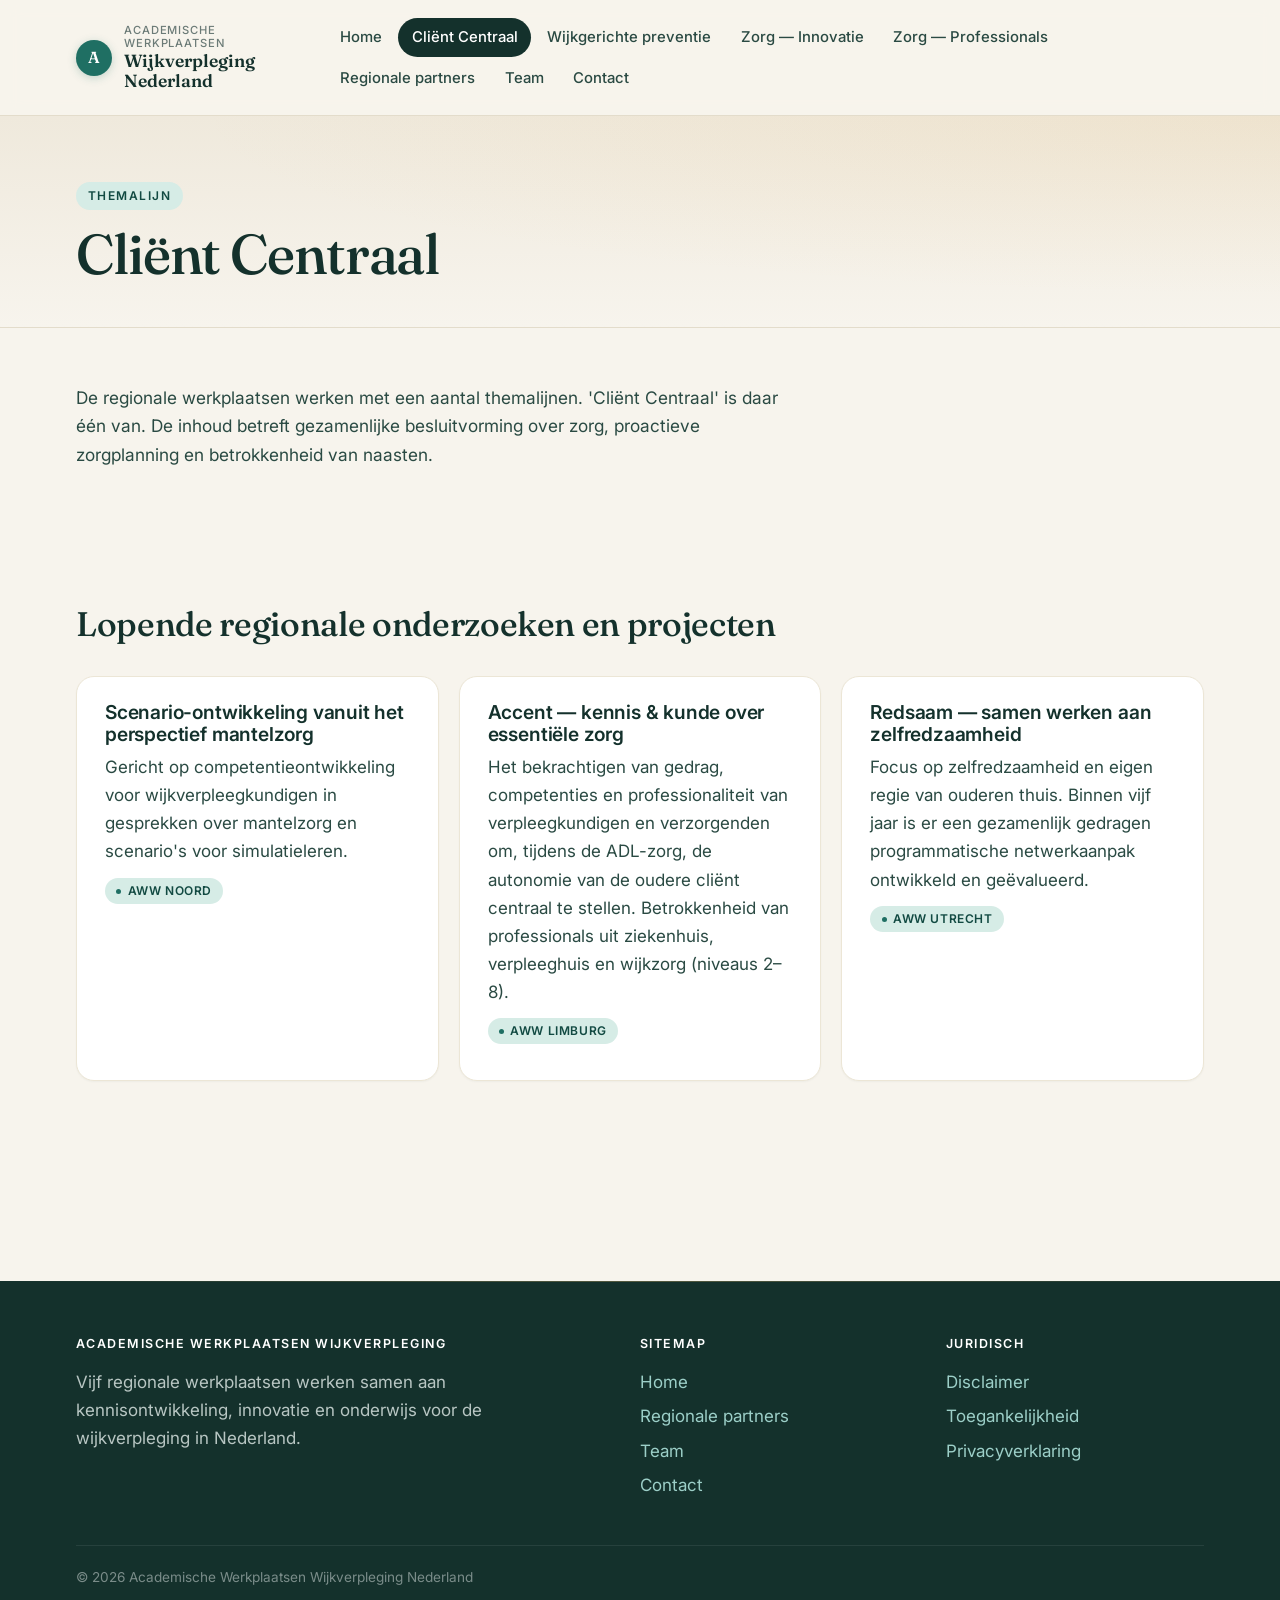
==== client-centraal.html @ 71e476d4 "Website toevoegen" ====
<!DOCTYPE html>
<html lang="nl">
<head>
    <meta charset="UTF-8">
    <meta name="viewport" content="width=device-width, initial-scale=1.0">
    <title>Cliënt Centraal — Academische Werkplaatsen Wijkverpleging</title>
    <link rel="stylesheet" href="styles.css">
</head>
<body>

<header class="site-header">
    <div class="container">
        <a href="index.html" class="brand">
            <span class="brand-mark" aria-hidden="true">A</span>
            <span class="brand-text">
                <small>Academische Werkplaatsen</small>
                Wijkverpleging Nederland
            </span>
        </a>
        <button class="nav-toggle" aria-expanded="false" aria-controls="main-nav">Menu</button>
        <nav class="site-nav" id="main-nav" aria-label="Hoofdnavigatie">
            <ul>
                <li><a href="index.html">Home</a></li>
                <li><a href="client-centraal.html" aria-current="page">Cliënt Centraal</a></li>
                <li><a href="wijkgerichte-preventie.html">Wijkgerichte preventie</a></li>
                <li><a href="zorg-innovatie.html">Zorg &mdash; Innovatie</a></li>
                <li><a href="zorg-professionals.html">Zorg &mdash; Professionals</a></li>
                <li><a href="regionale-partners.html">Regionale partners</a></li>
                <li><a href="team.html">Team</a></li>
                <li><a href="contact.html">Contact</a></li>
            </ul>
        </nav>
    </div>
</header>

<div class="page-header">
    <div class="container">
        <p class="crumb">Themalijn</p>
        <h1>Cliënt Centraal</h1>
    </div>
</div>

<main>
    <div class="container">
        <section class="section">
            <p>De regionale werkplaatsen werken met een aantal themalijnen. 'Cliënt Centraal' is daar één van. De inhoud betreft gezamenlijke besluitvorming over zorg, proactieve zorgplanning en betrokkenheid van naasten.</p>
        </section>

        <section class="section" aria-labelledby="projecten">
            <h2 id="projecten">Lopende regionale onderzoeken en projecten</h2>
            <div class="grid">
                <article class="card">
                    <h3>Scenario-ontwikkeling vanuit het perspectief mantelzorg</h3>
                    <p>Gericht op competentieontwikkeling voor wijkverpleegkundigen in gesprekken over mantelzorg en scenario's voor simulatieleren.</p>
                    <span class="meta">AWW Noord</span>
                </article>

                <article class="card">
                    <h3>Accent — kennis &amp; kunde over essentiële zorg</h3>
                    <p>Het bekrachtigen van gedrag, competenties en professionaliteit van verpleegkundigen en verzorgenden om, tijdens de ADL-zorg, de autonomie van de oudere cliënt centraal te stellen. Betrokkenheid van professionals uit ziekenhuis, verpleeghuis en wijkzorg (niveaus 2–8).</p>
                    <span class="meta">AWW Limburg</span>
                </article>

                <article class="card">
                    <h3>Redsaam — samen werken aan zelfredzaamheid</h3>
                    <p>Focus op zelfredzaamheid en eigen regie van ouderen thuis. Binnen vijf jaar is er een gezamenlijk gedragen programmatische netwerkaanpak ontwikkeld en geëvalueerd.</p>
                    <span class="meta">AWW Utrecht</span>
                </article>
            </div>
        </section>
    </div>
</main>

<footer class="site-footer">
    <div class="container">
        <div class="footer-grid">
            <div>
                <h4>Academische Werkplaatsen Wijkverpleging</h4>
                <p>Vijf regionale werkplaatsen werken samen aan kennisontwikkeling, innovatie en onderwijs voor de wijkverpleging in Nederland.</p>
            </div>
            <div>
                <h4>Sitemap</h4>
                <ul>
                    <li><a href="index.html">Home</a></li>
                    <li><a href="regionale-partners.html">Regionale partners</a></li>
                    <li><a href="team.html">Team</a></li>
                    <li><a href="contact.html">Contact</a></li>
                </ul>
            </div>
            <div>
                <h4>Juridisch</h4>
                <ul>
                    <li><a href="#">Disclaimer</a></li>
                    <li><a href="#">Toegankelijkheid</a></li>
                    <li><a href="#">Privacyverklaring</a></li>
                </ul>
            </div>
        </div>
        <p class="copy">&copy; 2026 Academische Werkplaatsen Wijkverpleging Nederland</p>
    </div>
</footer>

<script src="script.js"></script>
</body>
</html>
---- styles.css ----
@import url('https://fonts.googleapis.com/css2?family=Fraunces:opsz,wght@9..144,400;9..144,500;9..144,600&family=Inter:wght@400;500;600;700&display=swap');

:root {
    --color-bg: #f7f4ed;
    --color-bg-alt: #efe9dc;
    --color-surface: #ffffff;
    --color-ink: #14312c;
    --color-ink-soft: #2a4a43;
    --color-muted: #6b7b77;
    --color-accent: #1f6f63;
    --color-accent-dark: #124a42;
    --color-accent-soft: #d6ece6;
    --color-warm: #e8b86b;
    --color-warm-soft: #f7e6c7;
    --color-border: #e3dccb;
    --color-border-soft: #ece6d6;
    --radius: 10px;
    --radius-lg: 18px;
    --shadow-sm: 0 1px 2px rgba(20, 49, 44, 0.04);
    --shadow: 0 2px 4px rgba(20, 49, 44, 0.05), 0 8px 24px rgba(20, 49, 44, 0.06);
    --shadow-lg: 0 8px 16px rgba(20, 49, 44, 0.06), 0 24px 48px rgba(20, 49, 44, 0.08);
    --container: 74rem;
    --font-body: "Inter", -apple-system, BlinkMacSystemFont, "Helvetica Neue", Arial, sans-serif;
    --font-head: "Fraunces", "Georgia", serif;
    --transition: 0.2s cubic-bezier(0.4, 0, 0.2, 1);
}

* { box-sizing: border-box; }

html { scroll-behavior: smooth; }

body {
    margin: 0;
    font-family: var(--font-body);
    color: var(--color-ink);
    background: var(--color-bg);
    line-height: 1.65;
    font-size: 17px;
    -webkit-font-smoothing: antialiased;
    -moz-osx-font-smoothing: grayscale;
}

a {
    color: var(--color-accent-dark);
    text-decoration-thickness: 1px;
    text-underline-offset: 3px;
    transition: color var(--transition);
}
a:hover { color: var(--color-accent); }

h1, h2, h3, h4 {
    font-family: var(--font-head);
    font-weight: 500;
    line-height: 1.15;
    color: var(--color-ink);
    letter-spacing: -0.01em;
}
h1 { font-size: clamp(2.25rem, 5vw, 3.5rem); margin: 0 0 0.75rem; font-weight: 500; letter-spacing: -0.02em; }
h2 { font-size: clamp(1.5rem, 3vw, 2.125rem); margin: 2.5rem 0 1rem; font-weight: 500; }
h3 { font-size: 1.2rem; margin: 0 0 0.5rem; font-family: var(--font-body); font-weight: 600; letter-spacing: -0.01em; }
h4 { font-size: 1rem; margin: 1.5rem 0 0.5rem; font-family: var(--font-body); font-weight: 600; }

p { margin: 0 0 1rem; }

::selection { background: var(--color-accent-soft); color: var(--color-accent-dark); }

.container {
    max-width: var(--container);
    margin: 0 auto;
    padding: 0 1.75rem;
}

/* Header */
.site-header {
    background: rgba(247, 244, 237, 0.85);
    backdrop-filter: saturate(180%) blur(10px);
    -webkit-backdrop-filter: saturate(180%) blur(10px);
    border-bottom: 1px solid var(--color-border);
    position: sticky;
    top: 0;
    z-index: 20;
}
.site-header .container {
    display: flex;
    align-items: center;
    justify-content: space-between;
    gap: 1.5rem;
    padding-top: 1.1rem;
    padding-bottom: 1.1rem;
}
.brand {
    font-family: var(--font-head);
    font-weight: 600;
    font-size: 1.1rem;
    color: var(--color-ink);
    text-decoration: none;
    line-height: 1.15;
    display: flex;
    align-items: center;
    gap: 0.75rem;
}
.brand:hover { color: var(--color-accent); }
.brand-mark {
    width: 2.25rem;
    height: 2.25rem;
    background: var(--color-accent);
    border-radius: 50%;
    display: inline-flex;
    align-items: center;
    justify-content: center;
    color: #fff;
    font-family: var(--font-head);
    font-weight: 600;
    font-size: 1rem;
    flex-shrink: 0;
    box-shadow: 0 2px 8px rgba(31, 111, 99, 0.25);
}
.brand-text { display: flex; flex-direction: column; }
.brand-text small {
    font-family: var(--font-body);
    font-weight: 500;
    font-size: 0.7rem;
    color: var(--color-muted);
    letter-spacing: 0.08em;
    text-transform: uppercase;
    margin-bottom: 0.1rem;
}
.site-nav ul {
    list-style: none;
    padding: 0;
    margin: 0;
    display: flex;
    flex-wrap: wrap;
    gap: 0.15rem;
}
.site-nav a {
    display: inline-block;
    padding: 0.45rem 0.85rem;
    border-radius: 999px;
    color: var(--color-ink-soft);
    text-decoration: none;
    font-size: 0.93rem;
    font-weight: 500;
    transition: all var(--transition);
}
.site-nav a:hover {
    background: var(--color-accent-soft);
    color: var(--color-accent-dark);
}
.site-nav a[aria-current="page"] {
    background: var(--color-ink);
    color: #fff;
}
.nav-toggle {
    display: none;
    background: transparent;
    border: 1px solid var(--color-border);
    border-radius: 999px;
    padding: 0.5rem 1rem;
    font: inherit;
    font-size: 0.9rem;
    font-weight: 500;
    cursor: pointer;
    color: var(--color-ink);
}

/* Hero (homepage) */
.hero {
    position: relative;
    background:
        radial-gradient(ellipse at top right, rgba(232, 184, 107, 0.15), transparent 55%),
        radial-gradient(ellipse at bottom left, rgba(31, 111, 99, 0.12), transparent 50%),
        linear-gradient(180deg, var(--color-bg) 0%, var(--color-bg-alt) 100%);
    padding: 6rem 0 5rem;
    overflow: hidden;
}
.hero::before {
    content: "";
    position: absolute;
    inset: 0;
    background-image: radial-gradient(circle at 20% 50%, rgba(31, 111, 99, 0.05) 0, transparent 2px);
    background-size: 28px 28px;
    opacity: 0.6;
    pointer-events: none;
}
.hero .container { position: relative; }
.hero .eyebrow {
    display: inline-flex;
    align-items: center;
    gap: 0.5rem;
    font-size: 0.8rem;
    font-weight: 600;
    letter-spacing: 0.12em;
    text-transform: uppercase;
    color: var(--color-accent-dark);
    background: var(--color-accent-soft);
    padding: 0.35rem 0.85rem;
    border-radius: 999px;
    margin-bottom: 1.5rem;
}
.hero .eyebrow::before {
    content: "";
    width: 6px; height: 6px; border-radius: 50%;
    background: var(--color-accent);
}
.hero h1 { max-width: 42rem; font-weight: 400; }
.hero h1 em {
    font-style: italic;
    color: var(--color-accent);
    font-weight: 500;
}
.hero .lead {
    font-size: clamp(1.05rem, 1.6vw, 1.2rem);
    color: var(--color-ink-soft);
    max-width: 38rem;
    margin-top: 0.5rem;
}
.hero-actions {
    display: flex;
    flex-wrap: wrap;
    gap: 0.75rem;
    margin-top: 2rem;
}
.hero-shape {
    position: absolute;
    top: -4rem;
    right: -6rem;
    width: 28rem;
    height: 28rem;
    opacity: 0.5;
    pointer-events: none;
}

/* Inner page header */
.page-header {
    position: relative;
    padding: 4rem 0 2.5rem;
    background:
        radial-gradient(ellipse at top right, rgba(232, 184, 107, 0.12), transparent 60%),
        linear-gradient(180deg, var(--color-bg-alt), var(--color-bg));
    border-bottom: 1px solid var(--color-border);
    margin-bottom: 1rem;
    overflow: hidden;
}
.page-header .crumb {
    display: inline-flex;
    align-items: center;
    gap: 0.4rem;
    font-size: 0.75rem;
    font-weight: 600;
    color: var(--color-accent-dark);
    background: var(--color-accent-soft);
    padding: 0.25rem 0.75rem;
    border-radius: 999px;
    letter-spacing: 0.12em;
    text-transform: uppercase;
    margin-bottom: 0.75rem;
}
.page-header h1 { font-weight: 500; margin: 0; max-width: 42rem; }

main { padding-bottom: 5rem; }

.section { padding: 2.5rem 0; }
.section > p:first-of-type {
    font-size: 1.08rem;
    color: var(--color-ink-soft);
    max-width: 44rem;
}

/* Grid & cards */
.grid {
    display: grid;
    gap: 1.25rem;
    grid-template-columns: repeat(auto-fit, minmax(18rem, 1fr));
    margin-top: 2rem;
}
.card {
    background: var(--color-surface);
    border: 1px solid var(--color-border-soft);
    border-radius: var(--radius-lg);
    padding: 1.5rem 1.75rem;
    box-shadow: var(--shadow-sm);
    transition: transform var(--transition), box-shadow var(--transition), border-color var(--transition);
    position: relative;
    overflow: hidden;
}
.card::after {
    content: "";
    position: absolute;
    top: 0; left: 0; right: 0;
    height: 3px;
    background: linear-gradient(90deg, var(--color-accent), var(--color-warm));
    opacity: 0;
    transition: opacity var(--transition);
}
.card:hover {
    transform: translateY(-3px);
    box-shadow: var(--shadow);
    border-color: var(--color-border);
}
.card:hover::after { opacity: 1; }
.card p { color: var(--color-ink-soft); margin-bottom: 0.5rem; }
.card p:last-child { margin-bottom: 0; }
.card ul { color: var(--color-ink-soft); padding-left: 1.1rem; }
.card ul li { margin: 0.25rem 0; }
.card h4 {
    font-size: 0.95rem;
    color: var(--color-accent-dark);
    margin: 1rem 0 0.35rem;
    text-transform: uppercase;
    letter-spacing: 0.06em;
}
.card .meta {
    display: inline-flex;
    align-items: center;
    gap: 0.4rem;
    margin-bottom: 0.75rem;
    font-size: 0.75rem;
    font-weight: 600;
    color: var(--color-accent-dark);
    background: var(--color-accent-soft);
    padding: 0.2rem 0.7rem;
    border-radius: 999px;
    letter-spacing: 0.05em;
    text-transform: uppercase;
}
.card .meta::before {
    content: "";
    width: 5px; height: 5px; border-radius: 50%;
    background: var(--color-accent);
}

/* Theme index (homepage) */
.themes {
    display: grid;
    grid-template-columns: repeat(auto-fit, minmax(15rem, 1fr));
    gap: 1rem;
    margin-top: 2rem;
}
.theme-link {
    display: block;
    padding: 1.5rem;
    background: var(--color-surface);
    border: 1px solid var(--color-border-soft);
    border-radius: var(--radius-lg);
    text-decoration: none;
    color: var(--color-ink);
    transition: transform var(--transition), box-shadow var(--transition), border-color var(--transition);
    position: relative;
    overflow: hidden;
}
.theme-link::before {
    content: "";
    position: absolute;
    top: 1.25rem; right: 1.25rem;
    width: 2rem; height: 2rem;
    border-radius: 50%;
    background: var(--color-accent-soft);
    transition: transform var(--transition), background var(--transition);
}
.theme-link::after {
    content: "→";
    position: absolute;
    top: 1.25rem; right: 1.25rem;
    width: 2rem; height: 2rem;
    display: flex;
    align-items: center;
    justify-content: center;
    color: var(--color-accent-dark);
    font-size: 1rem;
    font-weight: 600;
    transition: transform var(--transition), color var(--transition);
}
.theme-link:hover {
    transform: translateY(-3px);
    box-shadow: var(--shadow);
    border-color: var(--color-accent);
}
.theme-link:hover::before {
    background: var(--color-accent);
    transform: scale(1.1);
}
.theme-link:hover::after {
    color: #fff;
    transform: translateX(2px);
}
.theme-link strong {
    display: block;
    font-family: var(--font-head);
    font-size: 1.3rem;
    font-weight: 500;
    margin-bottom: 0.5rem;
    padding-right: 2.5rem;
}
.theme-link span {
    color: var(--color-muted);
    font-size: 0.95rem;
    line-height: 1.5;
}

/* Team grid */
.team-grid {
    display: grid;
    grid-template-columns: repeat(auto-fit, minmax(17rem, 1fr));
    gap: 1rem;
    margin-top: 1.5rem;
}
.person {
    background: var(--color-surface);
    border: 1px solid var(--color-border-soft);
    border-radius: var(--radius-lg);
    padding: 1.1rem 1.25rem;
    display: flex;
    align-items: center;
    gap: 1rem;
    transition: border-color var(--transition), transform var(--transition), box-shadow var(--transition);
}
.person:hover {
    border-color: var(--color-accent-soft);
    transform: translateY(-2px);
    box-shadow: var(--shadow-sm);
}
.person-photo {
    width: 3.5rem;
    height: 3.5rem;
    border-radius: 50%;
    object-fit: cover;
    flex-shrink: 0;
    background: linear-gradient(135deg, var(--color-accent), var(--color-accent-dark));
    box-shadow: 0 2px 6px rgba(20, 49, 44, 0.12);
    border: 2px solid #fff;
}
.person-body { min-width: 0; }
.person strong { display: block; font-size: 1rem; font-weight: 600; line-height: 1.3; }
.person span { display: block; color: var(--color-muted); font-size: 0.85rem; margin-top: 0.2rem; line-height: 1.35; }

/* Partners */
.partner-region {
    background: var(--color-surface);
    border: 1px solid var(--color-border-soft);
    border-radius: var(--radius-lg);
    padding: 1.75rem 2rem;
    margin-bottom: 1.25rem;
    box-shadow: var(--shadow-sm);
    position: relative;
}
.partner-region::before {
    content: "";
    position: absolute;
    left: 0; top: 2rem; bottom: 2rem;
    width: 3px;
    background: linear-gradient(180deg, var(--color-accent), var(--color-warm));
    border-radius: 0 3px 3px 0;
}
.partner-region h2 { margin: 0 0 1rem; font-size: 1.4rem; font-weight: 500; }
.partner-region ul {
    columns: 2;
    column-gap: 2.5rem;
    padding-left: 1.1rem;
    margin: 0;
    color: var(--color-ink-soft);
}
.partner-region li {
    break-inside: avoid;
    margin: 0.25rem 0;
    font-size: 0.95rem;
}

/* Contact form */
.contact-form {
    background: var(--color-surface);
    border: 1px solid var(--color-border-soft);
    border-radius: var(--radius-lg);
    padding: 2rem;
    max-width: 38rem;
    display: grid;
    gap: 1.1rem;
    box-shadow: var(--shadow-sm);
    margin-top: 1.5rem;
}
.contact-form label {
    display: block;
    font-weight: 600;
    margin-bottom: 0.35rem;
    font-size: 0.9rem;
    color: var(--color-ink);
}
.contact-form input,
.contact-form textarea {
    width: 100%;
    padding: 0.7rem 0.9rem;
    border: 1px solid var(--color-border);
    border-radius: var(--radius);
    font: inherit;
    color: var(--color-ink);
    background: var(--color-bg);
    transition: border-color var(--transition), box-shadow var(--transition), background var(--transition);
}
.contact-form input:focus,
.contact-form textarea:focus {
    outline: none;
    background: #fff;
    border-color: var(--color-accent);
    box-shadow: 0 0 0 3px var(--color-accent-soft);
}
.contact-form textarea { min-height: 8rem; resize: vertical; }

/* Buttons */
.button {
    display: inline-flex;
    align-items: center;
    gap: 0.5rem;
    background: var(--color-ink);
    color: #fff;
    border: 0;
    padding: 0.8rem 1.5rem;
    border-radius: 999px;
    font: inherit;
    font-weight: 500;
    font-size: 0.95rem;
    text-decoration: none;
    cursor: pointer;
    transition: transform var(--transition), background var(--transition), box-shadow var(--transition);
    box-shadow: 0 2px 8px rgba(20, 49, 44, 0.15);
}
.button:hover {
    background: var(--color-accent);
    color: #fff;
    transform: translateY(-1px);
    box-shadow: 0 4px 14px rgba(31, 111, 99, 0.3);
}
.button.secondary {
    background: transparent;
    color: var(--color-ink);
    border: 1px solid var(--color-ink);
    box-shadow: none;
}
.button.secondary:hover {
    background: var(--color-ink);
    color: #fff;
}
.button::after { content: "→"; transition: transform var(--transition); }
.button:hover::after { transform: translateX(3px); }

/* Funders block (homepage) */
.funders {
    background: linear-gradient(135deg, var(--color-ink) 0%, var(--color-accent-dark) 100%);
    color: #e7f0ee;
    border-radius: var(--radius-lg);
    padding: 2.5rem 2rem;
    margin-top: 4rem;
    text-align: center;
    position: relative;
    overflow: hidden;
}
.funders::before {
    content: "";
    position: absolute;
    top: -4rem; right: -4rem;
    width: 16rem; height: 16rem;
    border-radius: 50%;
    background: radial-gradient(circle, rgba(232, 184, 107, 0.2), transparent 70%);
}
.funders h2 {
    margin: 0 0 0.75rem;
    font-size: 0.8rem;
    font-family: var(--font-body);
    font-weight: 600;
    text-transform: uppercase;
    letter-spacing: 0.15em;
    color: var(--color-warm);
}
.funders p {
    margin: 0;
    font-family: var(--font-head);
    font-size: 1.25rem;
    font-weight: 400;
    color: #fff;
    position: relative;
}
.funders strong { color: var(--color-warm); font-weight: 500; }

/* Footer */
.site-footer {
    background: var(--color-ink);
    color: #b8c6c3;
    padding: 3.5rem 0 2rem;
    margin-top: 5rem;
    position: relative;
}
.site-footer::before {
    content: "";
    position: absolute;
    top: 0; left: 0; right: 0;
    height: 1px;
    background: linear-gradient(90deg, transparent, var(--color-warm), transparent);
    opacity: 0.3;
}
.site-footer a { color: #9ccfc8; text-decoration: none; }
.site-footer a:hover { color: #fff; text-decoration: underline; }
.site-footer .footer-grid {
    display: grid;
    grid-template-columns: 2fr 1fr 1fr;
    gap: 3rem;
    margin-bottom: 2.5rem;
}
.site-footer ul { list-style: none; padding: 0; margin: 0; }
.site-footer li { margin: 0.4rem 0; }
.site-footer h4 {
    color: #fff;
    font-family: var(--font-body);
    font-size: 0.78rem;
    text-transform: uppercase;
    letter-spacing: 0.12em;
    margin: 0 0 1rem;
    font-weight: 600;
}
.site-footer .copy {
    border-top: 1px solid rgba(255, 255, 255, 0.08);
    padding-top: 1.25rem;
    font-size: 0.85rem;
    color: #7a8c89;
}

/* Responsive */
@media (max-width: 960px) {
    .site-footer .footer-grid { grid-template-columns: 1fr 1fr; }
}
@media (max-width: 860px) {
    .hero { padding: 3.5rem 0 2.5rem; }
    .hero-shape { width: 18rem; height: 18rem; top: -2rem; right: -4rem; }
    .site-header .container { flex-wrap: wrap; }
    .nav-toggle { display: inline-flex; }
    .site-nav { flex-basis: 100%; display: none; }
    .site-nav.open { display: block; }
    .site-nav ul { flex-direction: column; gap: 0; padding-top: 0.75rem; }
    .site-nav a {
        display: block;
        padding: 0.7rem 1rem;
        border-radius: var(--radius);
    }
    .partner-region ul { columns: 1; }
    .partner-region { padding: 1.25rem 1.5rem; }
    .site-footer .footer-grid { grid-template-columns: 1fr; gap: 2rem; }
    .page-header { padding: 2.75rem 0 2rem; }
}
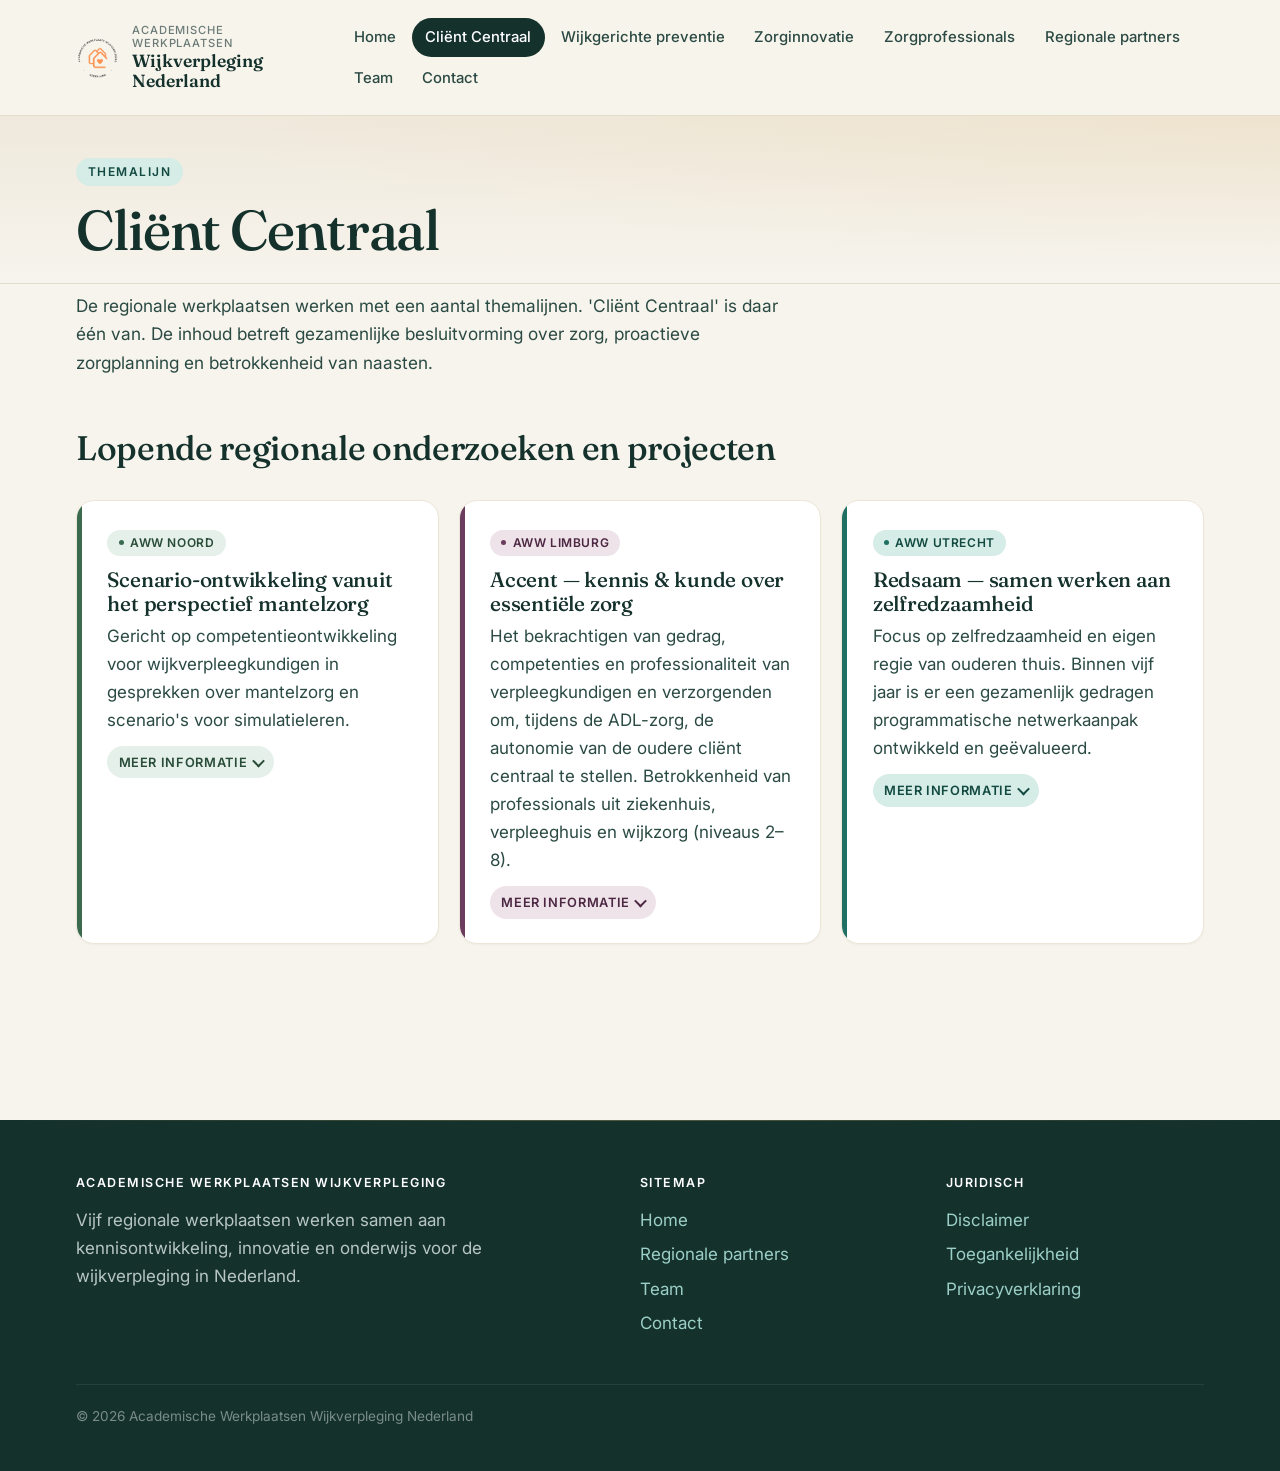
==== commit f86c1f56: "Website bijwerken: styling, content en partnerlogo's toevoegen Styling en layout verbeteringen over " ====
--- a/client-centraal.html
+++ b/client-centraal.html
@@ -4,6 +4,7 @@
     <meta charset="UTF-8">
     <meta name="viewport" content="width=device-width, initial-scale=1.0">
     <title>Cliënt Centraal — Academische Werkplaatsen Wijkverpleging</title>
+    <link rel="icon" type="image/x-icon" href="favicon.ico">
     <link rel="stylesheet" href="styles.css">
 </head>
 <body>
@@ -11,7 +12,7 @@
 <header class="site-header">
     <div class="container">
         <a href="index.html" class="brand">
-            <span class="brand-mark" aria-hidden="true">A</span>
+            <img class="brand-mark" src="logo.png" alt="" aria-hidden="true">
             <span class="brand-text">
                 <small>Academische Werkplaatsen</small>
                 Wijkverpleging Nederland
@@ -23,8 +24,8 @@
                 <li><a href="index.html">Home</a></li>
                 <li><a href="client-centraal.html" aria-current="page">Cliënt Centraal</a></li>
                 <li><a href="wijkgerichte-preventie.html">Wijkgerichte preventie</a></li>
-                <li><a href="zorg-innovatie.html">Zorg &mdash; Innovatie</a></li>
-                <li><a href="zorg-professionals.html">Zorg &mdash; Professionals</a></li>
+                <li><a href="zorg-innovatie.html">Zorginnovatie</a></li>
+                <li><a href="zorg-professionals.html">Zorgprofessionals</a></li>
                 <li><a href="regionale-partners.html">Regionale partners</a></li>
                 <li><a href="team.html">Team</a></li>
                 <li><a href="contact.html">Contact</a></li>
@@ -49,23 +50,35 @@
         <section class="section" aria-labelledby="projecten">
             <h2 id="projecten">Lopende regionale onderzoeken en projecten</h2>
             <div class="grid">
-                <article class="card">
-                    <h3>Scenario-ontwikkeling vanuit het perspectief mantelzorg</h3>
-                    <p>Gericht op competentieontwikkeling voor wijkverpleegkundigen in gesprekken over mantelzorg en scenario's voor simulatieleren.</p>
-                    <span class="meta">AWW Noord</span>
-                </article>
+            <article class="card" data-region="noord">
+                <span class="meta">AWW Noord</span>
+                <h3>Scenario-ontwikkeling vanuit het perspectief mantelzorg</h3>
+                <p>Gericht op competentieontwikkeling voor wijkverpleegkundigen in gesprekken over mantelzorg en scenario's voor simulatieleren.</p>
+                <details>
+                    <summary>Meer informatie</summary>
+                    <p>Door scenario's samen met mantelzorgers en wijkverpleegkundigen te ontwikkelen, ontstaat materiaal dat nauw aansluit op de dagelijkse praktijk. Het eindresultaat is bruikbaar in onderwijs, bij- en nascholing en teamreflectie.</p>
+                </details>
+            </article>
 
-                <article class="card">
-                    <h3>Accent — kennis &amp; kunde over essentiële zorg</h3>
-                    <p>Het bekrachtigen van gedrag, competenties en professionaliteit van verpleegkundigen en verzorgenden om, tijdens de ADL-zorg, de autonomie van de oudere cliënt centraal te stellen. Betrokkenheid van professionals uit ziekenhuis, verpleeghuis en wijkzorg (niveaus 2–8).</p>
-                    <span class="meta">AWW Limburg</span>
-                </article>
+            <article class="card" data-region="limburg">
+                <span class="meta">AWW Limburg</span>
+                <h3>Accent — kennis &amp; kunde over essentiële zorg</h3>
+                <p>Het bekrachtigen van gedrag, competenties en professionaliteit van verpleegkundigen en verzorgenden om, tijdens de ADL-zorg, de autonomie van de oudere cliënt centraal te stellen. Betrokkenheid van professionals uit ziekenhuis, verpleeghuis en wijkzorg (niveaus 2–8).</p>
+                <details>
+                    <summary>Meer informatie</summary>
+                    <p>Door deze brede samenwerking tussen zorgsectoren en opleidingsniveaus wordt kennis over essentiële zorg structureel verankerd in zowel de praktijk als het onderwijs.</p>
+                </details>
+            </article>
 
-                <article class="card">
-                    <h3>Redsaam — samen werken aan zelfredzaamheid</h3>
-                    <p>Focus op zelfredzaamheid en eigen regie van ouderen thuis. Binnen vijf jaar is er een gezamenlijk gedragen programmatische netwerkaanpak ontwikkeld en geëvalueerd.</p>
-                    <span class="meta">AWW Utrecht</span>
-                </article>
+            <article class="card" data-region="utrecht">
+                <span class="meta">AWW Utrecht</span>
+                <h3>Redsaam — samen werken aan zelfredzaamheid</h3>
+                <p>Focus op zelfredzaamheid en eigen regie van ouderen thuis. Binnen vijf jaar is er een gezamenlijk gedragen programmatische netwerkaanpak ontwikkeld en geëvalueerd.</p>
+                <details>
+                    <summary>Meer informatie</summary>
+                    <p>Cliënten, mantelzorgers, zorgprofessionals en welzijnspartners werken samen aan interventies die passen bij de leefsituatie van ouderen en hun netwerk. De opgedane inzichten worden gedeeld binnen het regionale netwerk zodat succesvolle werkwijzen breder toegepast kunnen worden.</p>
+                </details>
+            </article>
             </div>
         </section>
     </div>
--- a/styles.css
+++ b/styles.css
@@ -55,12 +55,20 @@
     color: var(--color-ink);
     letter-spacing: -0.01em;
 }
-h1 { font-size: clamp(2.25rem, 5vw, 3.5rem); margin: 0 0 0.75rem; font-weight: 500; letter-spacing: -0.02em; }
-h2 { font-size: clamp(1.5rem, 3vw, 2.125rem); margin: 2.5rem 0 1rem; font-weight: 500; }
-h3 { font-size: 1.2rem; margin: 0 0 0.5rem; font-family: var(--font-body); font-weight: 600; letter-spacing: -0.01em; }
-h4 { font-size: 1rem; margin: 1.5rem 0 0.5rem; font-family: var(--font-body); font-weight: 600; }
-
-p { margin: 0 0 1rem; }
+h1 { font-size: clamp(2.25rem, 5vw, 3.5rem); margin: 0 0 0.5rem; font-weight: 500; letter-spacing: -0.02em; }
+h2 { font-size: clamp(1.5rem, 3vw, 2.125rem); margin: 1.5rem 0 0.5rem; font-weight: 500; }
+h3 { font-size: 1.3rem; margin: 0 0 0.4rem; font-weight: 500; letter-spacing: -0.01em; }
+h4 {
+    font-size: 0.85rem;
+    margin: 1.25rem 0 0.35rem;
+    font-family: var(--font-body);
+    font-weight: 600;
+    color: var(--color-accent-dark);
+    text-transform: uppercase;
+    letter-spacing: 0.08em;
+}
+
+p { margin: 0 0 0.75rem; }
 
 ::selection { background: var(--color-accent-soft); color: var(--color-accent-dark); }
 
@@ -101,19 +109,11 @@
 }
 .brand:hover { color: var(--color-accent); }
 .brand-mark {
-    width: 2.25rem;
-    height: 2.25rem;
-    background: var(--color-accent);
-    border-radius: 50%;
-    display: inline-flex;
-    align-items: center;
-    justify-content: center;
-    color: #fff;
-    font-family: var(--font-head);
-    font-weight: 600;
-    font-size: 1rem;
+    width: 2.75rem;
+    height: 2.75rem;
     flex-shrink: 0;
-    box-shadow: 0 2px 8px rgba(31, 111, 99, 0.25);
+    object-fit: contain;
+    display: block;
 }
 .brand-text { display: flex; flex-direction: column; }
 .brand-text small {
@@ -171,7 +171,7 @@
         radial-gradient(ellipse at top right, rgba(232, 184, 107, 0.15), transparent 55%),
         radial-gradient(ellipse at bottom left, rgba(31, 111, 99, 0.12), transparent 50%),
         linear-gradient(180deg, var(--color-bg) 0%, var(--color-bg-alt) 100%);
-    padding: 6rem 0 5rem;
+    padding: 4.5rem 0 3.5rem;
     overflow: hidden;
 }
 .hero::before {
@@ -234,12 +234,12 @@
 /* Inner page header */
 .page-header {
     position: relative;
-    padding: 4rem 0 2.5rem;
+    padding: 2.5rem 0 1.25rem;
     background:
         radial-gradient(ellipse at top right, rgba(232, 184, 107, 0.12), transparent 60%),
         linear-gradient(180deg, var(--color-bg-alt), var(--color-bg));
     border-bottom: 1px solid var(--color-border);
-    margin-bottom: 1rem;
+    margin-bottom: 0;
     overflow: hidden;
 }
 .page-header .crumb {
@@ -260,11 +260,13 @@
 
 main { padding-bottom: 5rem; }
 
-.section { padding: 2.5rem 0; }
+.section { padding: 1rem 0; }
+.section:first-of-type { padding-top: 0.5rem; }
+.section > h2:first-child { margin-top: 0.5rem; }
+.section > p { max-width: 44rem; }
 .section > p:first-of-type {
     font-size: 1.08rem;
     color: var(--color-ink-soft);
-    max-width: 44rem;
 }
 
 /* Grid & cards */
@@ -274,6 +276,45 @@
     grid-template-columns: repeat(auto-fit, minmax(18rem, 1fr));
     margin-top: 2rem;
 }
+.section > .card + .card,
+.section > .card { margin-top: 1.5rem; }
+
+/* Expandable card content */
+.card details { margin-top: 0.75rem; }
+.card details summary {
+    cursor: pointer;
+    display: inline-flex;
+    align-items: center;
+    gap: 0.4rem;
+    font-size: 0.8rem;
+    font-weight: 600;
+    color: var(--region-ink, var(--color-accent-dark));
+    padding: 0.35rem 0.7rem;
+    background: var(--region-soft, var(--color-accent-soft));
+    border-radius: 999px;
+    list-style: none;
+    user-select: none;
+    text-transform: uppercase;
+    letter-spacing: 0.05em;
+    transition: background var(--transition);
+}
+.card details summary:hover { filter: brightness(0.96); }
+.card details summary::-webkit-details-marker { display: none; }
+.card details summary::after {
+    content: "";
+    width: 7px;
+    height: 7px;
+    border-right: 2px solid currentColor;
+    border-bottom: 2px solid currentColor;
+    transform: rotate(45deg) translate(-1px, -1px);
+    transition: transform var(--transition);
+}
+.card details[open] summary::after {
+    transform: rotate(-135deg) translate(-1px, -1px);
+}
+.card details[open] { margin-bottom: 0.25rem; }
+.card details[open] > *:not(summary) { margin-top: 1rem; }
+.card details[open] > *:nth-child(n+3) { margin-top: 0.5rem; }
 .card {
     background: var(--color-surface);
     border: 1px solid var(--color-border-soft);
@@ -303,13 +344,6 @@
 .card p:last-child { margin-bottom: 0; }
 .card ul { color: var(--color-ink-soft); padding-left: 1.1rem; }
 .card ul li { margin: 0.25rem 0; }
-.card h4 {
-    font-size: 0.95rem;
-    color: var(--color-accent-dark);
-    margin: 1rem 0 0.35rem;
-    text-transform: uppercase;
-    letter-spacing: 0.06em;
-}
 .card .meta {
     display: inline-flex;
     align-items: center;
@@ -328,6 +362,47 @@
     content: "";
     width: 5px; height: 5px; border-radius: 50%;
     background: var(--color-accent);
+}
+
+/* Regional color coding */
+.card[data-region] { padding-left: 1.9rem; }
+.card[data-region]::before {
+    content: "";
+    position: absolute;
+    left: 0; top: 0; bottom: 0;
+    width: 5px;
+    background: var(--region-color, var(--color-accent));
+}
+.card[data-region] .meta {
+    background: var(--region-soft, var(--color-accent-soft));
+    color: var(--region-ink, var(--color-accent-dark));
+}
+.card[data-region] .meta::before { background: var(--region-color, var(--color-accent)); }
+
+[data-region="noord-holland"] {
+    --region-color: #2b6e9e;
+    --region-soft: #e4eef5;
+    --region-ink: #1d4d70;
+}
+[data-region="noord"] {
+    --region-color: #3a6b4e;
+    --region-soft: #e6f0ea;
+    --region-ink: #284c38;
+}
+[data-region="utrecht"] {
+    --region-color: #1f6f63;
+    --region-soft: #d6ece6;
+    --region-ink: #124a42;
+}
+[data-region="nijmegen"] {
+    --region-color: #d16f2e;
+    --region-soft: #fae9dc;
+    --region-ink: #8d4617;
+}
+[data-region="limburg"] {
+    --region-color: #6a3d5f;
+    --region-soft: #efe3ea;
+    --region-ink: #4c2843;
 }
 
 /* Theme index (homepage) */
@@ -448,11 +523,16 @@
     content: "";
     position: absolute;
     left: 0; top: 2rem; bottom: 2rem;
-    width: 3px;
-    background: linear-gradient(180deg, var(--color-accent), var(--color-warm));
+    width: 4px;
+    background: var(--region-color, var(--color-accent));
     border-radius: 0 3px 3px 0;
 }
-.partner-region h2 { margin: 0 0 1rem; font-size: 1.4rem; font-weight: 500; }
+.partner-region h2 {
+    margin: 0 0 1rem;
+    font-size: 1.4rem;
+    font-weight: 500;
+    color: var(--region-ink, var(--color-ink));
+}
 .partner-region ul {
     columns: 2;
     column-gap: 2.5rem;
@@ -464,6 +544,56 @@
     break-inside: avoid;
     margin: 0.25rem 0;
     font-size: 0.95rem;
+}
+.partner-logos {
+    display: grid;
+    grid-template-columns: repeat(auto-fill, minmax(130px, 1fr));
+    gap: 0.75rem;
+    list-style: none;
+    padding: 0;
+    margin: 0;
+}
+.partner-chip {
+    background: #fff;
+    border: 1px solid var(--color-border-soft);
+    border-radius: 10px;
+    padding: 0.9rem 0.75rem;
+    display: flex;
+    flex-direction: column;
+    align-items: center;
+    justify-content: center;
+    gap: 0.6rem;
+    text-align: center;
+    height: 125px;
+    transition: transform var(--transition), border-color var(--transition), box-shadow var(--transition);
+}
+.partner-chip:hover {
+    transform: translateY(-2px);
+    border-color: var(--region-color, var(--color-accent));
+    box-shadow: var(--shadow-sm);
+}
+.partner-logo {
+    width: 100%;
+    height: 48px;
+    object-fit: contain;
+    object-position: center;
+    display: block;
+    flex-shrink: 0;
+}
+.partner-chip .partner-name {
+    font-size: 0.7rem;
+    color: var(--color-ink-soft);
+    line-height: 1.25;
+    font-weight: 500;
+}
+.partner-chip.no-logo {
+    background: var(--region-soft, var(--color-accent-soft));
+    border-color: transparent;
+}
+.partner-chip.no-logo .partner-name {
+    color: var(--region-ink, var(--color-accent-dark));
+    font-weight: 600;
+    font-size: 0.85rem;
 }
 
 /* Contact form */
